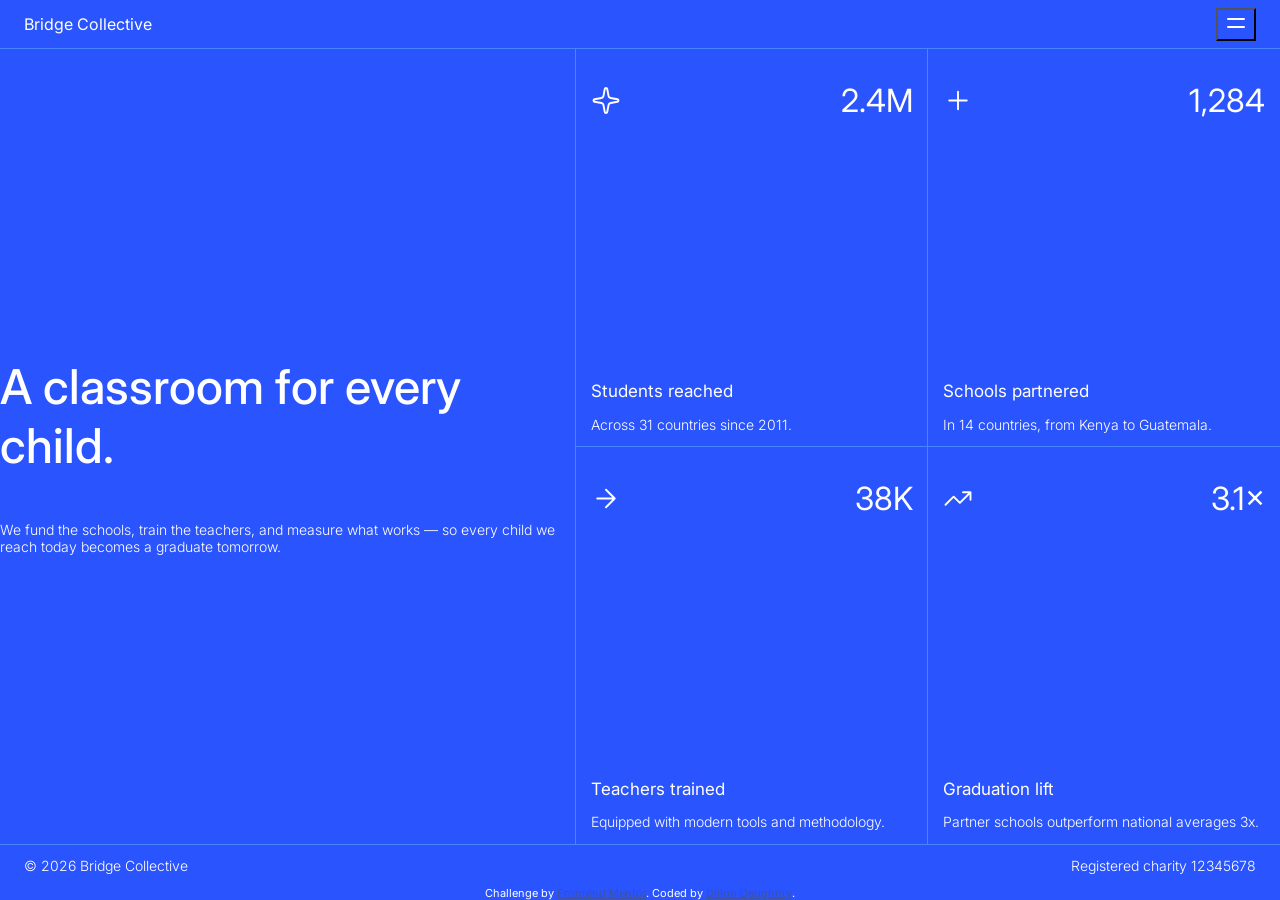
==== flex/index.html @ 3edb369a "Hamburger Menu Functionality" ====
<!doctype html>
<html lang="en">
  <head>
    <meta charset="UTF-8" />
    <meta name="viewport" content="width=device-width, initial-scale=1.0" />
    <!-- displays site properly based on user's device -->

    <link
      rel="icon"
      type="image/png"
      sizes="32x32"
      href="../assets/images/favicon-32x32.png"
    />

    <title>Frontend Mentor | Grid landing page</title>

    <link rel="stylesheet" href="styles.css" />

    <!-- Feel free to remove these styles or customise in your own stylesheet 👍 -->
    <style>
      .attribution {
        font-size: 11px;
        text-align: center;
      }
      .attribution a {
        color: hsl(228, 45%, 44%);
      }
    </style>

    <link rel="preconnect" href="https://fonts.googleapis.com" />
    <link rel="preconnect" href="https://fonts.gstatic.com" crossorigin />
    <link
      href="https://fonts.googleapis.com/css2?family=Inter:ital,opsz,wght@0,14..32,100..900;1,14..32,100..900&display=swap"
      rel="stylesheet"
    />
  </head>
  <body>
    <div class="page">
      <!-- Nav -->
      <header>
        <a href="#"> Bridge Collective </a>

        <nav>
          <button
            type="button"
            class="hamburger-button"
            popovertarget="nav-menu"
            popovertargetaction="toggle"
          >
            <img src="../assets/images/icon-menu.svg" alt="" />
          </button>

          <button type="button" class="close-button">
            <img src="../assets/images/icon-close.svg" alt="" />
          </button>

          <!-- Menu panel — hidden until the hamburger is activated -->
          <div id="nav-menu" popover>
            <ul>
              <li><a href="">About</a></li>
              <li><a href="">Our Work</a></li>
              <li><a href="">Partners</a></li>
              <li><a href="">Annual Report</a></li>
              <li><a href="">Donate</a></li>
            </ul>
          </div>
        </nav>
      </header>

      <main>
        <!-- Hero -->
        <div class="left">
          <h1>A classroom for every child.</h1>

          <p>
            We fund the schools, train the teachers, and measure what works — so
            every child we reach today becomes a graduate tomorrow.
          </p>
        </div>

        <!-- Stats -->
        <div class="right">
          <div class="stat-box">
            <div class="stat-top">
              <img src="../assets/images/icon-sparkle.svg" alt="" />
              <p class="number">2.4M</p>
            </div>

            <div class="stat-bottom">
              <h2>Students reached</h2>
              <p>Across 31 countries since 2011.</p>
            </div>
          </div>

          <div class="stat-box">
            <div class="stat-top">
              <img src="../assets/images/icon-plus.svg" alt="" />
              <p class="number">1,284</p>
            </div>

            <div class="stat-bottom">
              <h2>Schools partnered</h2>
              <p>In 14 countries, from Kenya to Guatemala.</p>
            </div>
          </div>

          <div class="stat-box">
            <div class="stat-top">
              <img src="../assets/images/icon-arrow-right.svg" alt="" />
              <p class="number">38K</p>
            </div>

            <div class="stat-bottom">
              <h2>Teachers trained</h2>
              <p>Equipped with modern tools and methodology.</p>
            </div>
          </div>

          <div class="stat-box">
            <div class="stat-top">
              <img src="../assets/images/icon-trending-up.svg" alt="" />
              <p class="number">3.1×</p>
            </div>

            <div class="stat-bottom">
              <h2>Graduation lift</h2>
              <p>Partner schools outperform national averages 3x.</p>
            </div>
          </div>
        </div>
      </main>

      <!-- Footer -->

      <footer>
        <a href="#">© 2026 Bridge Collective</a>
        Registered charity 12345678
      </footer>

      <div class="attribution">
        Challenge by
        <a href="https://www.frontendmentor.io?ref=challenge">Frontend Mentor</a
        >. Coded by <a href="#">Dillon Daughrity</a>.
      </div>
    </div>
  </body>
</html>
---- flex/styles.css ----
* {
  box-sizing: border-box;
  background-color: hsl(228, 99%, 58%);
  color: white;
  font-family: "Inter", sans-serif;
}

html,
body {
  margin: 0;
  padding: 0;
  height: 100%;
}

.hamburger-button {
  cursor: pointer;
}

header :has(#nav-menu:popover-open) .hamburger-button {
  display: none;
}

.close-button {
  cursor: pointer;
  display: none;
}

header :has(#nav-menu:popover-open) .close-button {
  display: block;
}

#nav-menu {
  position: fixed;
  left: auto;
  right: 0;
  border: none;
  min-height: 100vh;
  margin-top: 3rem;

  transform: translateX(100%);
  transition: all 0.25s ease;
}

#nav-menu:popover-open {
  transform: translateX(0);
}

#nav-menu ul {
  display: flex;
  margin: 0;
  padding: 5rem 1.5rem 1.5rem;
  flex-direction: column;
  gap: 1rem;
  list-style: none;
  width: 300px;
}

#nav-menu::backdrop {
  margin-top: 3rem;
  background: rgb(0 0 0 / 0.25);
}

.page {
  display: flex;
  flex-direction: column;
  min-height: 100vh;
}

header {
  height: 3rem;
  padding: 12px 24px;
  display: flex;
  justify-content: space-between;
  align-items: center;
  flex-grow: 0;
}

header a {
  text-decoration: none;
}

main {
  display: flex;
  flex-grow: 1;
  border-top: 1px solid hsl(220, 100%, 64%);
  border-bottom: 1px solid hsl(220, 100%, 64%);
}

main .left {
  display: flex;
  flex-direction: column;
  justify-content: center;
  width: 45%;
}

.left h1 {
  font-size: 3rem;
  font-weight: 500;
}

.left p {
  font-size: 14px;
  font-weight: 300;
}

main .right {
  display: flex;
  flex-wrap: wrap;
  width: 55%;
}

.stat-box {
  width: 50%;
  display: flex;
  flex-direction: column;
  justify-content: space-between;
  outline: 1px solid hsl(220, 100%, 64%);
}

.stat-top {
  padding-inline: 15px;
  display: flex;
  justify-content: space-between;
}

.stat-top img {
  width: 30px;
}

.number {
  font-weight: 400;
  font-size: 2rem;
}

.stat-bottom {
  padding-left: 15px;
}

.stat-bottom h2 {
  font-size: 17px;
  font-weight: 400;
}

.stat-bottom p {
  font-size: 14px;
  font-weight: 300;
}

footer {
  display: flex;
  justify-content: space-between;
  padding: 12px 24px;
  flex-grow: 0;
  font-weight: 300;
  font-size: 14px;
}

footer a {
  text-decoration: none;
}
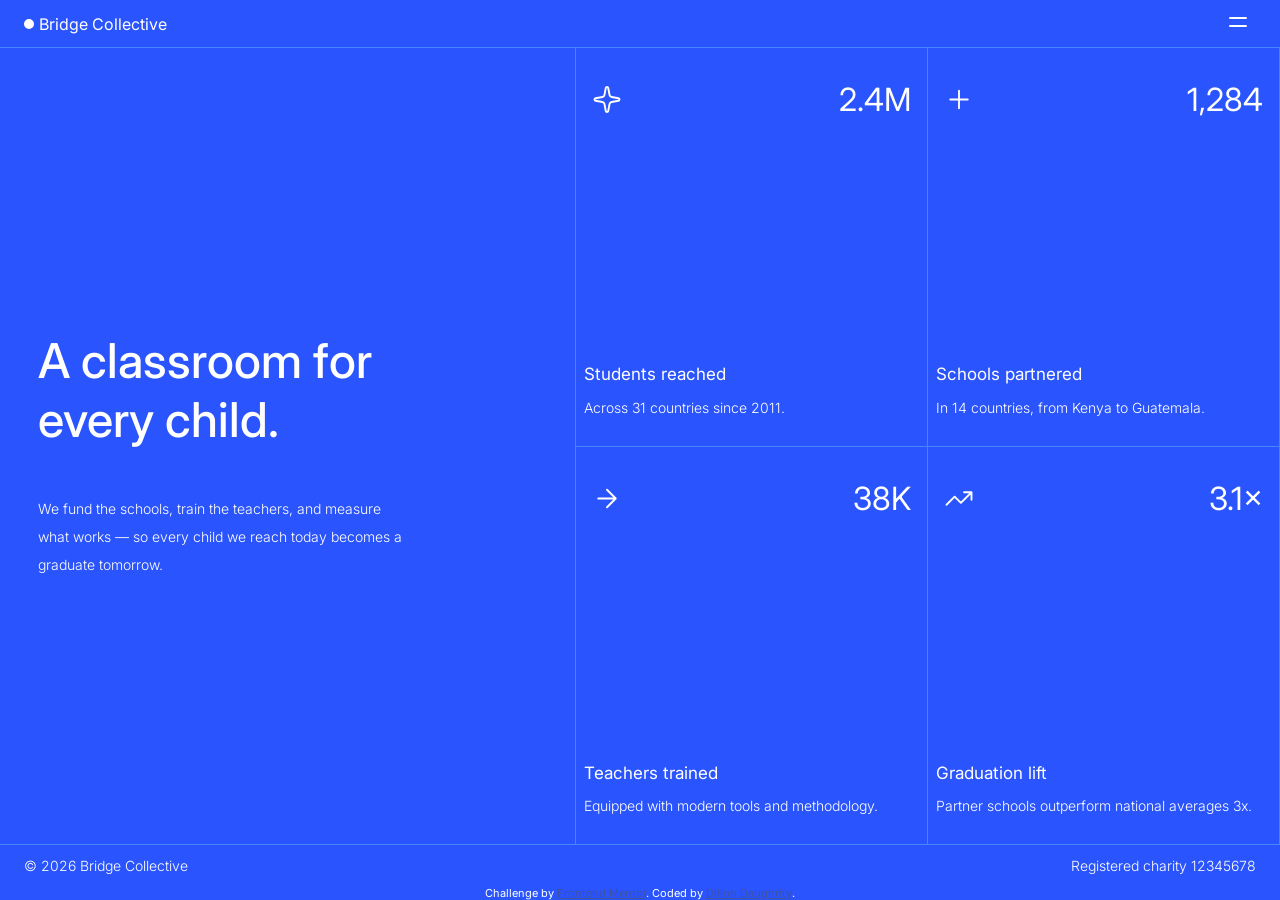
==== commit 227aa7fd: "Flex Done" ====
--- a/flex/index.html
+++ b/flex/index.html
@@ -38,7 +38,7 @@
     <div class="page">
       <!-- Nav -->
       <header>
-        <a href="#"> Bridge Collective </a>
+        <span><div class="circle"></div><a href="#"> Bridge Collective </a></span>
 
         <nav>
           <button
--- a/flex/styles.css
+++ b/flex/styles.css
@@ -1,6 +1,5 @@
 * {
   box-sizing: border-box;
-  background-color: hsl(228, 99%, 58%);
   color: white;
   font-family: "Inter", sans-serif;
 }
@@ -10,10 +9,21 @@
   margin: 0;
   padding: 0;
   height: 100%;
+  background-color: hsl(228, 99%, 58%);
+}
+
+body header {
+  background-color: hsl(228, 99%, 58%);
+}
+
+body #nav-menu {
+  background-color: hsl(228, 99%, 58%);
 }
 
 .hamburger-button {
   cursor: pointer;
+  background-color: hsl(228, 99%, 58%);
+  border: 0;
 }
 
 header :has(#nav-menu:popover-open) .hamburger-button {
@@ -23,26 +33,32 @@
 .close-button {
   cursor: pointer;
   display: none;
+  background-color: hsl(228, 99%, 58%);
+  border: 0;
 }
 
 header :has(#nav-menu:popover-open) .close-button {
   display: block;
 }
 
+.circle {
+  height: 1px;
+  width: 1px;
+  border: 5px solid white;
+  border-radius: 50%;
+}
+
 #nav-menu {
+  font-weight: 600;
+  font-size: 2rem;
+  text-align: right;
   position: fixed;
   left: auto;
   right: 0;
   border: none;
   min-height: 100vh;
   margin-top: 3rem;
-
-  transform: translateX(100%);
-  transition: all 0.25s ease;
-}
-
-#nav-menu:popover-open {
-  transform: translateX(0);
+  min-width: 28vw;
 }
 
 #nav-menu ul {
@@ -55,6 +71,10 @@
   width: 300px;
 }
 
+#nav-menu ul li a:hover {
+  text-decoration: underline;
+}
+
 #nav-menu::backdrop {
   margin-top: 3rem;
   background: rgb(0 0 0 / 0.25);
@@ -67,12 +87,21 @@
 }
 
 header {
+  position: sticky;
+  top: 0;
   height: 3rem;
   padding: 12px 24px;
   display: flex;
   justify-content: space-between;
   align-items: center;
   flex-grow: 0;
+  border-bottom: 1px solid hsl(220, 100%, 64%);
+}
+
+header span {
+  display: flex;
+  align-items: center;
+  gap: 5px;
 }
 
 header a {
@@ -82,8 +111,6 @@
 main {
   display: flex;
   flex-grow: 1;
-  border-top: 1px solid hsl(220, 100%, 64%);
-  border-bottom: 1px solid hsl(220, 100%, 64%);
 }
 
 main .left {
@@ -91,6 +118,10 @@
   flex-direction: column;
   justify-content: center;
   width: 45%;
+  padding-left: 3vw;
+  padding-right: 13vw;
+  border-right: 1px solid hsl(220, 100%, 64%);
+  border-bottom: 1px solid hsl(220, 100%, 64%);;
 }
 
 .left h1 {
@@ -101,6 +132,7 @@
 .left p {
   font-size: 14px;
   font-weight: 300;
+  line-height: 2;
 }
 
 main .right {
@@ -114,11 +146,17 @@
   display: flex;
   flex-direction: column;
   justify-content: space-between;
-  outline: 1px solid hsl(220, 100%, 64%);
+  border-right: 1px solid hsl(220, 100%, 64%);
+  border-bottom: 1px solid hsl(220, 100%, 64%);
+}
+
+.stat-box:hover {
+  cursor: pointer;
+  background-color: hsl(228, 100%, 60%);
 }
 
 .stat-top {
-  padding-inline: 15px;
+  padding-inline: 1rem;
   display: flex;
   justify-content: space-between;
 }
@@ -133,7 +171,8 @@
 }
 
 .stat-bottom {
-  padding-left: 15px;
+  padding-inline: 8px;
+  padding-bottom: 1rem;
 }
 
 .stat-bottom h2 {
@@ -158,3 +197,53 @@
 footer a {
   text-decoration: none;
 }
+
+@media screen and (max-width: 750px) {
+  #nav-menu {
+    width: 100%;
+    min-height: auto;
+    height: 400px;
+    left: 0;
+    justify-content: center;
+    text-align: center;
+    font-weight: 500;
+    font-size: 2rem;
+    padding-inline: 24vw;
+  }
+   
+  main {
+    display: flex;
+    flex-direction: column;
+  }
+
+  main .left {
+    padding-inline: 2rem;
+    width: 100%;
+    height: 70vh;
+  }
+
+  main .right {
+    width: 100%;
+  }
+
+  .stat-box {
+    width: 100%;
+    height: 70vh;
+  }
+
+  .stat-top img {
+    width: 45px;
+  }
+
+  .number {
+    font-size: 2rem;
+  }
+
+  .stat-bottom h2 {
+    font-size: 3rem;
+  }
+
+  .stat-bottom p {
+    font-size: 1rem;
+  }
+}
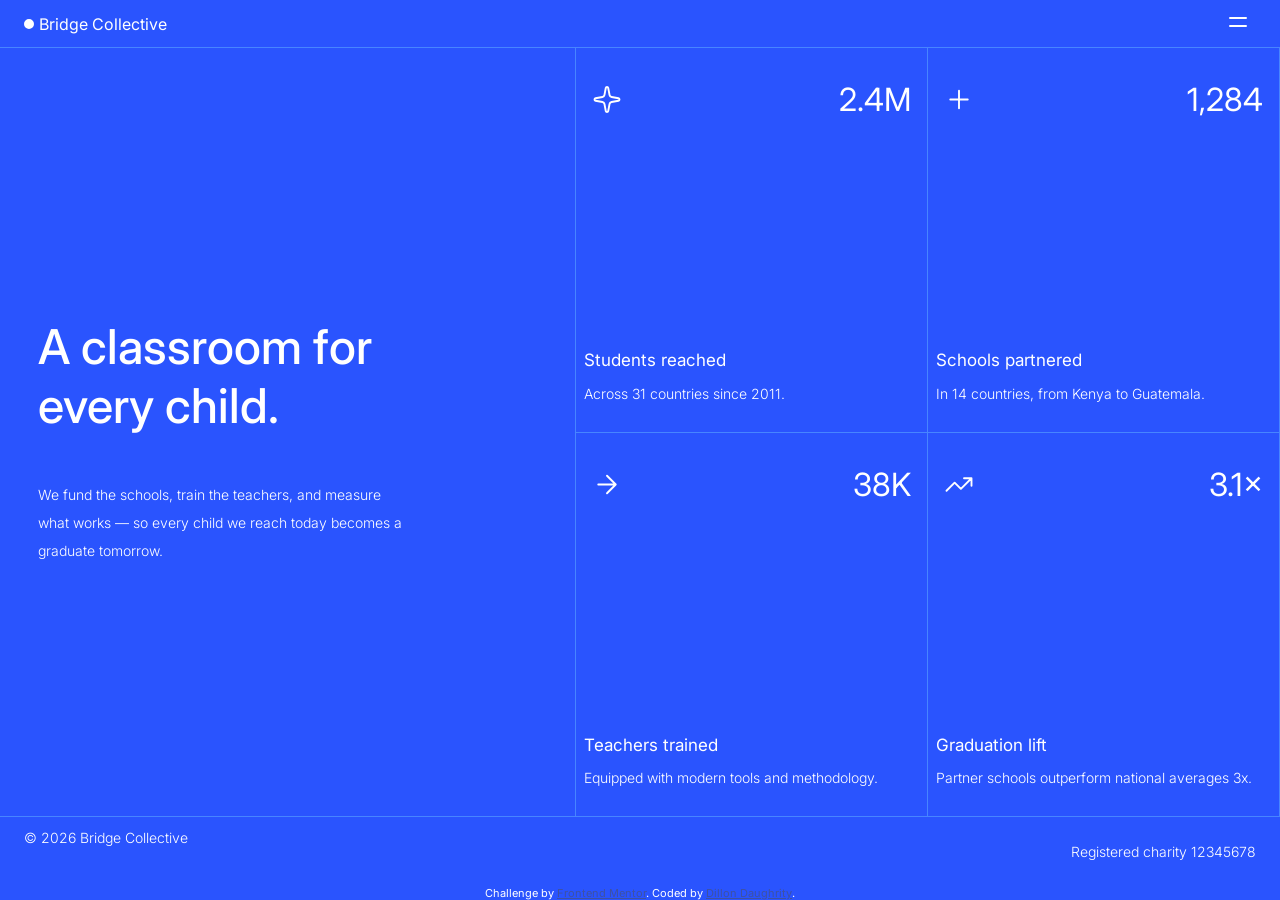
==== commit e573ea65: "Base Grid Layout" ====
--- a/flex/index.html
+++ b/flex/index.html
@@ -134,13 +134,13 @@
 
       <footer>
         <a href="#">© 2026 Bridge Collective</a>
-        Registered charity 12345678
+        <p>Registered charity 12345678</p>
       </footer>
 
       <div class="attribution">
         Challenge by
-        <a href="https://www.frontendmentor.io?ref=challenge">Frontend Mentor</a
-        >. Coded by <a href="#">Dillon Daughrity</a>.
+        <a href="https://www.frontendmentor.io?ref=challenge">Frontend Mentor</a>. 
+        Coded by <a href="#">Dillon Daughrity</a>.
       </div>
     </div>
   </body>
--- a/flex/styles.css
+++ b/flex/styles.css
@@ -203,12 +203,9 @@
     width: 100%;
     min-height: auto;
     height: 400px;
-    left: 0;
-    justify-content: center;
+    justify-items: center;
     text-align: center;
     font-weight: 500;
-    font-size: 2rem;
-    padding-inline: 24vw;
   }
    
   main {
@@ -220,6 +217,7 @@
     padding-inline: 2rem;
     width: 100%;
     height: 70vh;
+    border-right: 0px;
   }
 
   main .right {
@@ -229,6 +227,7 @@
   .stat-box {
     width: 100%;
     height: 70vh;
+    border-right: 0px;
   }
 
   .stat-top img {
@@ -246,4 +245,10 @@
   .stat-bottom p {
     font-size: 1rem;
   }
+
+  footer {
+    padding-block: 2rem;
+    flex-direction: column;
+    gap: 8px;
+  }
 }
